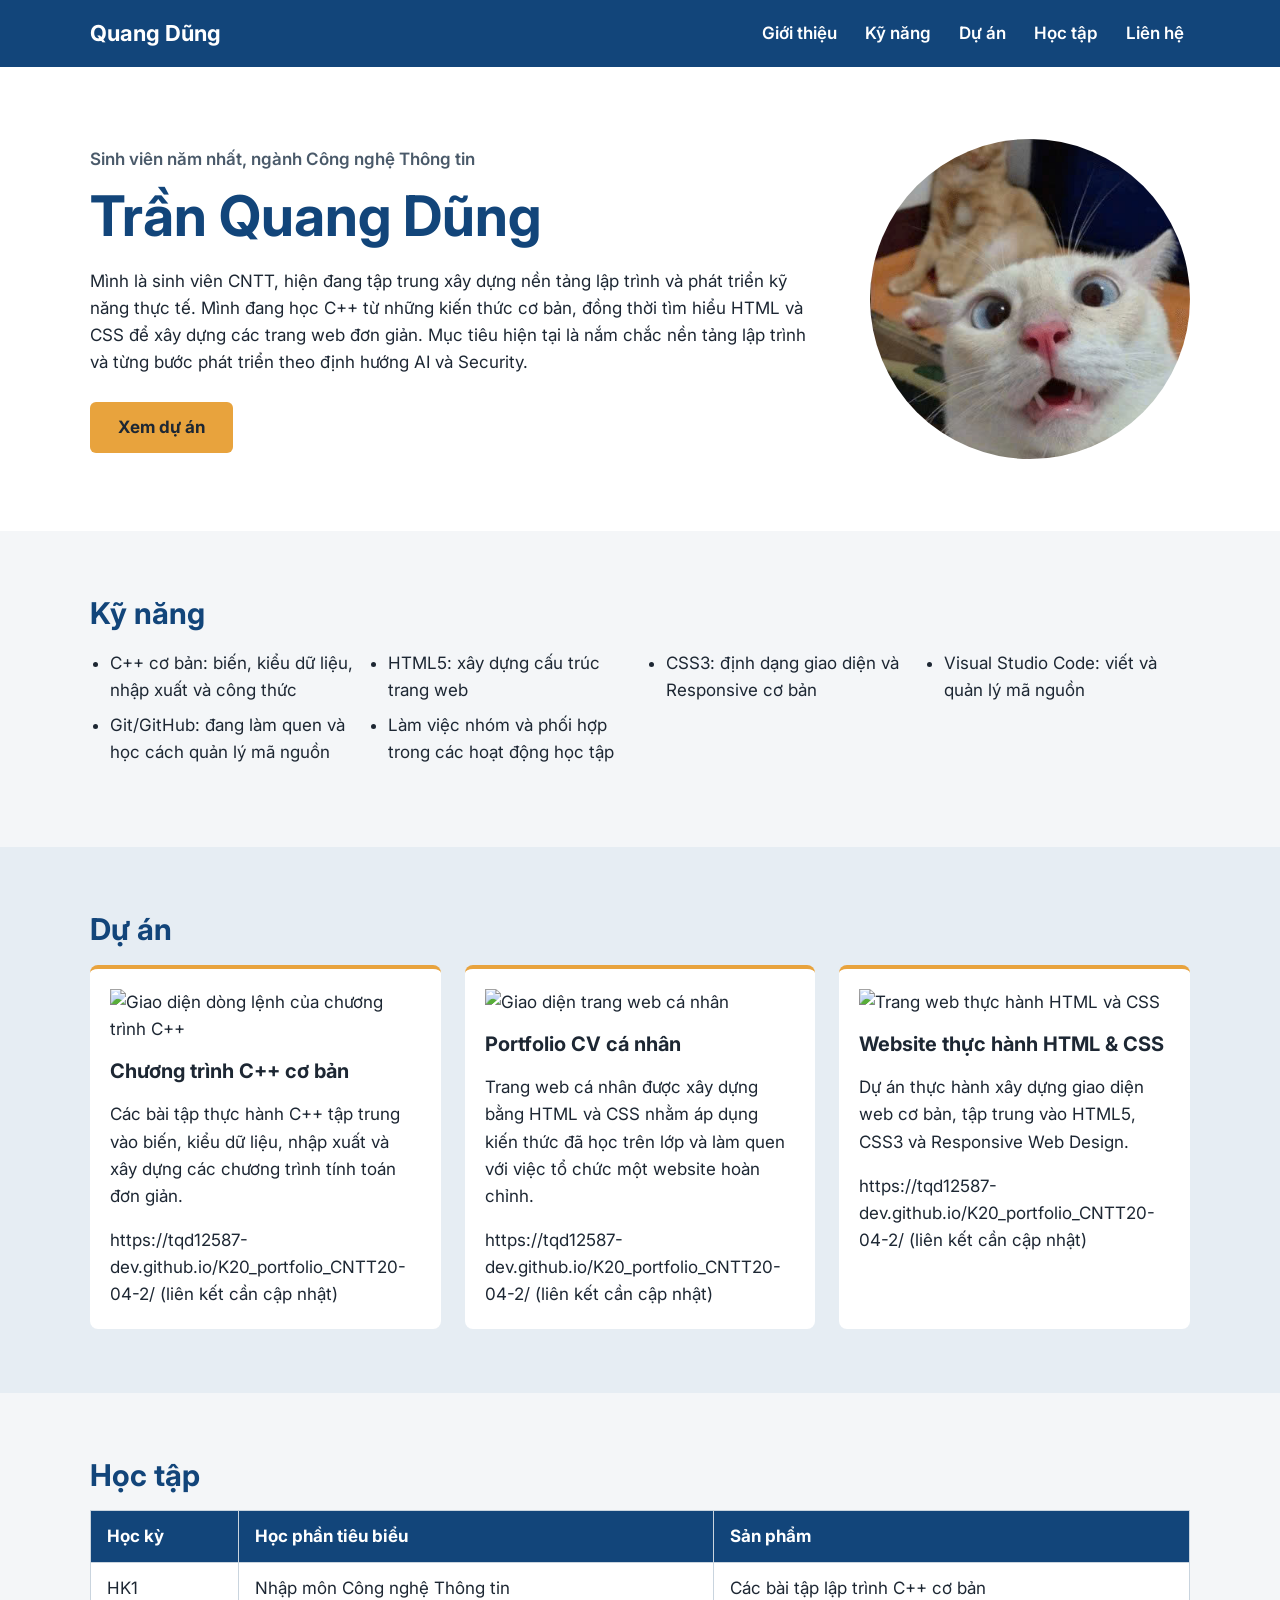
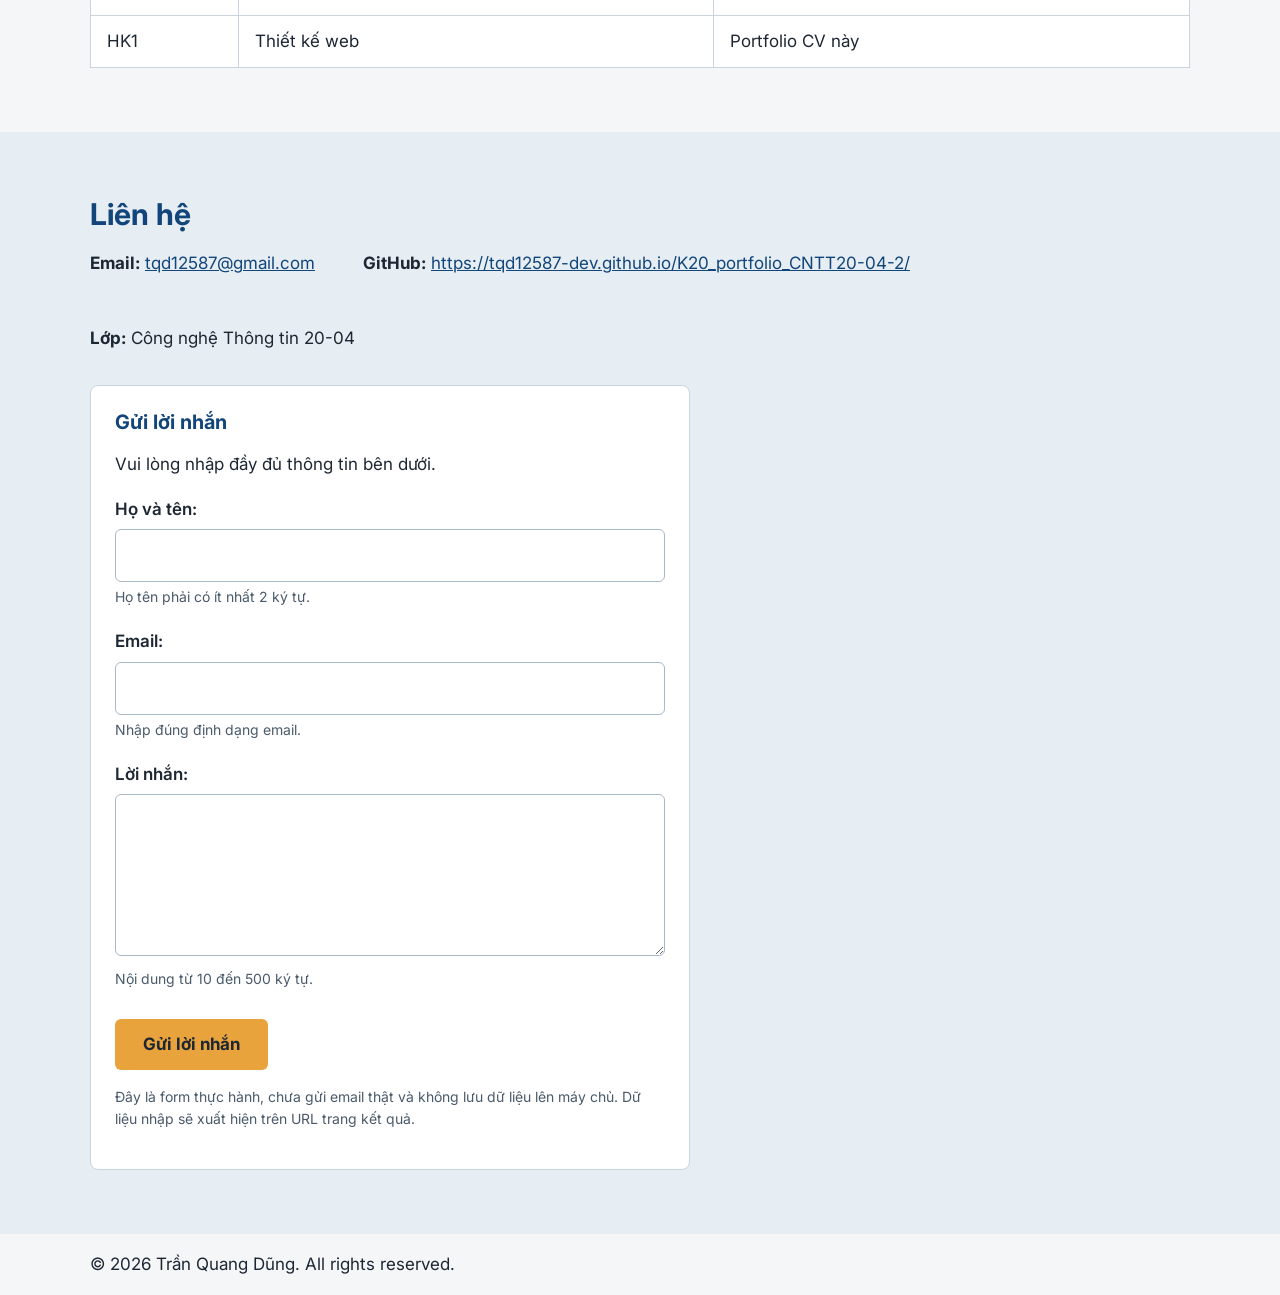
==== index.html @ d0d84c88 "Merge branch 'main' of https://github.com/tqd12587-dev/K20_portfolio_CNTT20-04-2" ====
<!doctype html>
<html lang="vi">

<head>
  <meta charset="UTF-8" />
  <meta name="viewport" content="width=device-width, initial-scale=1.0" />
  <title>Trần Quang Dũng - Portfolio CV</title>
  <link rel="preconnect" href="https://fonts.googleapis.com" />
  <link rel="stylesheet" href="https://fonts.googleapis.com/css2?family=Inter:wght@400;500;600;700&display=swap" />
  <link rel="stylesheet" href="/css/style.css" />
</head>

<body>
  <header class="site-header">
    <div class="container">
      <a class="logo" href="#gioi-thieu">Quang Dũng</a>
      <nav aria-label="Menu chính">
        <ul class="menu">
          <li><a href="#gioi-thieu">Giới thiệu</a></li>
          <li><a href="#ky-nang">Kỹ năng</a></li>
          <li><a href="#du-an">Dự án</a></li>
          <li><a href="#hoc-tap">Học tập</a></li>
          <li><a href="#lien-he">Liên hệ</a></li>
        </ul>
      </nav>
    </div>
  </header>

  <main id="noi-dung">
    <section id="gioi-thieu" class="hero">
      <div class="container hero-inner">
        <div class="hero-text">
          <p class="hero-role">
            Sinh viên năm nhất, ngành Công nghệ Thông tin
          </p>

          <h1>Trần Quang Dũng </h1>

          <p>
            Mình là sinh viên CNTT, hiện đang tập trung xây dựng nền tảng lập
            trình và phát triển kỹ năng thực tế. Mình đang học C++ từ những
            kiến thức cơ bản, đồng thời tìm hiểu HTML và CSS để xây dựng các
            trang web đơn giản. Mục tiêu hiện tại là nắm chắc nền tảng lập
            trình và từng bước phát triển theo định hướng AI và Security.
          </p>

          <a class="button" href="#du-an">Xem dự án</a>
        </div>

        <img class="avatar" src="assets/anh-meo-13.png"
          alt="Ảnh đại diện minh họa của Trần Quang Dũng" >
      </div>
    </section>

    <section id="ky-nang" class="section">
      <div class="container">
        <h2>Kỹ năng</h2>

        <ul class="skills">
          <li>C++ cơ bản: biến, kiểu dữ liệu, nhập xuất và công thức</li>
          <li>HTML5: xây dựng cấu trúc trang web</li>
          <li>CSS3: định dạng giao diện và Responsive cơ bản</li>
          <li>Visual Studio Code: viết và quản lý mã nguồn</li>
          <li>Git/GitHub: đang làm quen và học cách quản lý mã nguồn</li>
          <li>Làm việc nhóm và phối hợp trong các hoạt động học tập</li>
        </ul>
      </div>
    </section>

    <section id="du-an" class="section section-alt">
      <div class="container">
        <h2>Dự án</h2>

        <div class="projects">
          <article class="card">
            <img src="assets/du-an-1.svg" alt="Giao diện dòng lệnh của chương trình C++" />

            <h3>Chương trình C++ cơ bản</h3>

            <p>
              Các bài tập thực hành C++ tập trung vào biến, kiểu dữ liệu, nhập
              xuất và xây dựng các chương trình tính toán đơn giản.
            </p>

            <span class="pending-link">
              https://tqd12587-dev.github.io/K20_portfolio_CNTT20-04-2/ (liên kết cần cập nhật)
            </span>
          </article>

          <article class="card">
            <img src="assets/du-an-2.svg" alt="Giao diện trang web cá nhân" />

            <h3>Portfolio CV cá nhân</h3>

            <p>
              Trang web cá nhân được xây dựng bằng HTML và CSS nhằm áp dụng
              kiến thức đã học trên lớp và làm quen với việc tổ chức một
              website hoàn chỉnh.
            </p>

            <span class="pending-link">
              https://tqd12587-dev.github.io/K20_portfolio_CNTT20-04-2/ (liên kết cần cập nhật)
            </span>
          </article>

          <article class="card">
            <img src="assets/du-an-3.svg" alt="Trang web thực hành HTML và CSS" />

            <h3>Website thực hành HTML & CSS</h3>

            <p>
              Dự án thực hành xây dựng giao diện web cơ bản, tập trung vào
              HTML5, CSS3 và Responsive Web Design.
            </p>

            <span class="pending-link">
              https://tqd12587-dev.github.io/K20_portfolio_CNTT20-04-2/ (liên kết cần cập nhật)
            </span>
          </article>
        </div>
      </div>
    </section>

    <section id="hoc-tap" class="section">
      <div class="container">
        <h2>Học tập</h2>

        <table class="study">
          <thead>
            <tr>
              <th>Học kỳ</th>
              <th>Học phần tiêu biểu</th>
              <th>Sản phẩm</th>
            </tr>
          </thead>

          <tbody>
            <tr>
              <td>HK1</td>
              <td>Nhập môn Công nghệ Thông tin</td>
              <td>Các bài tập lập trình C++ cơ bản</td>
            </tr>

            <tr>
              <td>HK1</td>
              <td>Thiết kế web</td>
              <td>Portfolio CV này</td>
            </tr>
          </tbody>
        </table>
      </div>
    </section>


    <section id="lien-he" class="section section-alt">
      <div class="container">
        <h2>Liên hệ</h2>

        <ul class="contact">
          <li>
            <strong>Email:</strong>
            <a href="mailto:vanh7598@gmail.com">
              tqd12587@gmail.com
            </a>
          </li>

          <li>
            <strong>GitHub:</strong>
            <a href="https://tqd12587-dev.github.io/K20_portfolio_CNTT20-04-2/" target="_blank" rel="noopener noreferrer">
              https://tqd12587-dev.github.io/K20_portfolio_CNTT20-04-2/
            </a>
          </li>

          <li>
            <strong>Lớp:</strong> Công nghệ Thông tin 20-04
          </li>
        </ul>

        <!-- Form liên hệ - Lab 5 -->
        <form action="ket-qua.html" method="get" class="contact-form">
          <h3>Gửi lời nhắn</h3>
          <p>Vui lòng nhập đầy đủ thông tin bên dưới.</p>

          <div class="form-group">
            <label for="fullname">Họ và tên:</label>
            <input type="text" id="fullname" name="fullname" minlength="2" required aria-describedby="fullname-help" />
            <small id="fullname-help">
              Họ tên phải có ít nhất 2 ký tự.
            </small>
          </div>

          <div class="form-group">
            <label for="email">Email:</label>
            <input type="email" id="email" name="email" required aria-describedby="email-help" />
            <small id="email-help">
              Nhập đúng định dạng email.
            </small>
          </div>

          <div class="form-group">
            <label for="message">Lời nhắn:</label>
            <textarea id="message" name="message" rows="5" minlength="10" maxlength="500" required
              aria-describedby="message-help"></textarea>
            <small id="message-help">
              Nội dung từ 10 đến 500 ký tự.
            </small>
          </div>

          <button type="submit" class="button">
            Gửi lời nhắn
          </button>

          <p class="form-note">
            Đây là form thực hành, chưa gửi email thật
            và không lưu dữ liệu lên máy chủ.
            Dữ liệu nhập sẽ xuất hiện trên URL trang kết quả.
          </p>
        </form>
      </div>
    </section>

  </main>

  <footer class="site-footer">
    <div class="container">
      <p>© 2026 Trần Quang Dũng. All rights reserved.</p>
    </div>
  </footer>
</body>

</html>
---- css/style.css ----
﻿
/* PORTFOLIO V5 - TRAN VIET ANH
   Nang cap tu CSS cu theo yeu cau Lab 5
*/
*,
*::before,
*::after {
  box-sizing: border-box;
}

html {
  scroll-behavior: smooth;
}

body {
  width: 100%;
  min-width: 0;
  margin: 0;
  font-family: "Inter", "Segoe UI", Arial, sans-serif;
  font-size: 1.0625rem;
  line-height: 1.6;
  color: #1d2733;
  background: #f4f6f8;
}

h1,
h2,
h3 {
  line-height: 1.25;
  margin: 0 0 1rem;
}

h2 {
  font-size: 1.875rem;
  color: #12457a;
}

a {
  color: #12457a;
}

a:focus-visible,
button:focus-visible,
input:focus-visible,
textarea:focus-visible {
  outline: 0.1875rem solid #e8a33d;
  outline-offset: 0.1875rem;
}

.container {
  width: 100%;
  max-width: 1148px;
  margin: 0 auto;
  padding: 0 1.5rem;
}

.section {
  padding: 4rem 0;
}

.section-alt {
  background: #e6edf3;
}

.site-header {
  background: #12457a;
  padding: 1rem 0;
}

.site-header .container {
  display: flex;
  justify-content: space-between;
  align-items: center;
  flex-wrap: wrap;
  gap: 1rem;
}

.logo {
  color: #ffffff;
  font-size: 1.375rem;
  font-weight: 700;
  text-decoration: none;
}

.menu {
  display: flex;
  gap: 0 1rem;
  list-style: none;
  flex-wrap: wrap;
  margin: 0;
  padding: 0;
  white-space: nowrap;
}

.menu a {
  display: inline-block;
  color: #ffffff;
  text-decoration: none;
  font-weight: 600;
  padding: 0.25rem 0.375rem;
  border-radius: 0.25rem;
  transition: background-color 180ms ease;
}

.menu a:hover {
  background-color: #28639b;
  text-decoration: underline;
}

.hero {
  background: #ffffff;
  padding: 4.5rem 0;
}

.hero-inner {
  display: flex;
  align-items: center;
  gap: 4rem;
  flex-wrap: wrap;
}

.hero-text {
  flex: 1;
  min-width: 0;
}

.hero-role {
  color: #4a5a6a;
  font-weight: 600;
  margin: 0 0 0.5rem;
}

.hero h1 {
  font-size: 3.5rem;
  color: #12457a;
}

.button {
  display: inline-block;
  margin-top: 0.5rem;
  padding: 0.75rem 1.75rem;
  background: #e8a33d;
  color: #1d2733;
  font: inherit;
  font-weight: 700;
  text-decoration: none;
  border: none;
  border-radius: 0.375rem;
  cursor: pointer;
  transition: background-color 180ms ease,
              transform 180ms ease;
}

.button:hover {
  background: #f4ba63;
  color: #1d2733;
}

.button:active {
  transform: translateY(0.0625rem);
}

.img {
  max-width: 100%;
  height: auto;
}

.avatar {
  width: 20rem;
  height: 20rem;
  max-width: 100%;
  border-radius: 50%;
  object-fit: cover;
}

.skills {
  display: grid;
  grid-template-columns: repeat(auto-fit, minmax(13.75rem, 1fr));
  gap: 0.5rem 2rem;
  padding-left: 1.25rem;
}

.projects {
  display: grid;
  grid-template-columns: repeat(auto-fit, minmax(15.625rem, 1fr));
  gap: 1.5rem;
}

.card {
  background: #ffffff;
  padding: 1.25rem;
  border-radius: 0.5rem;
  border-top: 0.25rem solid #e8a33d;
  transition: transform 180ms ease,
              box-shadow 180ms ease;
}

.card:hover,
.card:focus-within {
  transform: translateY(-0.25rem);
  box-shadow: 0 0.375rem 1rem rgba(0, 0, 0, 0.12);
}

.card a {
  overflow-wrap: anywhere;
}

.card img {
  width: 100%;
  max-width: 100%;
  height: auto;
  display: block;
  margin-bottom: 1rem;
}

.card h3 {
  font-size: 1.25rem;
}

.study {
  width: 100%;
  border-collapse: collapse;
  background: #ffffff;
}

.study th,
.study td {
  padding: 0.75rem 1rem;
  border: 0.0625rem solid #c9d4de;
  text-align: left;
}

.study th {
  background: #12457a;
  color: #ffffff;
}

.contact {
  display: flex;
  gap: 3rem;
  list-style: none;
  padding: 0;
  flex-wrap: wrap;
}

.contact-form {
  max-width: 37.5rem;
  margin-top: 2rem;
  padding: 1.5rem;
  background: #ffffff;
  border: 0.0625rem solid #c9d4de;
  border-radius: 0.5rem;
}

.contact-form h3 {
  color: #12457a;
}

.form-group {
  margin-bottom: 1.25rem;
}

.form-group label {
  display: block;
  margin-bottom: 0.375rem;
  font-weight: 600;
}

.form-group input,
.form-group textarea {
  width: 100%;
  min-width: 0;
  box-sizing: border-box;
  padding: 0.75rem;
  border: 0.0625rem solid #a9b9c7;
  border-radius: 0.375rem;
  font: inherit;
  background: #ffffff;
  color: #1d2733;
}

.form-group textarea {
  resize: vertical;
}

.form-group input:focus-visible,
.form-group textarea:focus-visible {
  border-color: #12457a;
  outline: 0.1875rem solid #e8a33d;
  outline-offset: 0.1875rem;
}

.form-group input:focus:invalid:not(:placeholder-shown),
.form-group textarea:focus:invalid:not(:placeholder-shown) {
  border-color: #b34343;
}

.form-group small {
  display: block;
  margin-top: 0.25rem;
  color: #4a5a6a;
  font-size: 0.875rem;
}

.form-note {
  margin-top: 1rem;
  font-size: 0.875rem;
  color: #4a5a6a;
}

.site-footer .container {
  display: flex;
  justify-content: space-between;
  align-items: center;
  flex-wrap: wrap;
  gap: 1rem;
}

@media (max-width: 768px) {
  .section {
    padding: 3rem 0;
  }

  .hero {
    padding: 3.5rem 0;
  }

  .hero-inner {
    gap: 2.5rem;
  }

  .hero h1 {
    font-size: 2.75rem;
  }

  .avatar {
    width: 16.25rem;
    height: 16.25rem;
  }

  .menu {
    gap: 1.25rem;
  }

  .study th,
  .study td {
    padding: 0.625rem 0.75rem;
  }
}

@media (max-width: 480px) {
  body {
    font-size: 1rem;
  }

  .container {
    padding: 0 1rem;
  }

  .site-header .container {
    flex-direction: column;
    align-items: flex-start;
  }

  .menu {
    flex-wrap: wrap;
    gap: 0.75rem 1.25rem;
    white-space: normal;
  }

  .hero-inner {
    flex-direction: column;
    align-items: center;
    text-align: center;
    gap: 2rem;
  }

  .hero h1 {
    font-size: 2.25rem;
  }

  .avatar {
    width: 13.75rem;
    height: 13.75rem;
  }

  .button {
    padding: 0.625rem 1.375rem;
  }

  .section {
    padding: 2.5rem 0;
  }

  h2 {
    font-size: 1.625rem;
  }

  .contact {
    flex-direction: column;
    gap: 0.75rem;
  }

  .contact-form {
    padding: 1rem;
  }
}
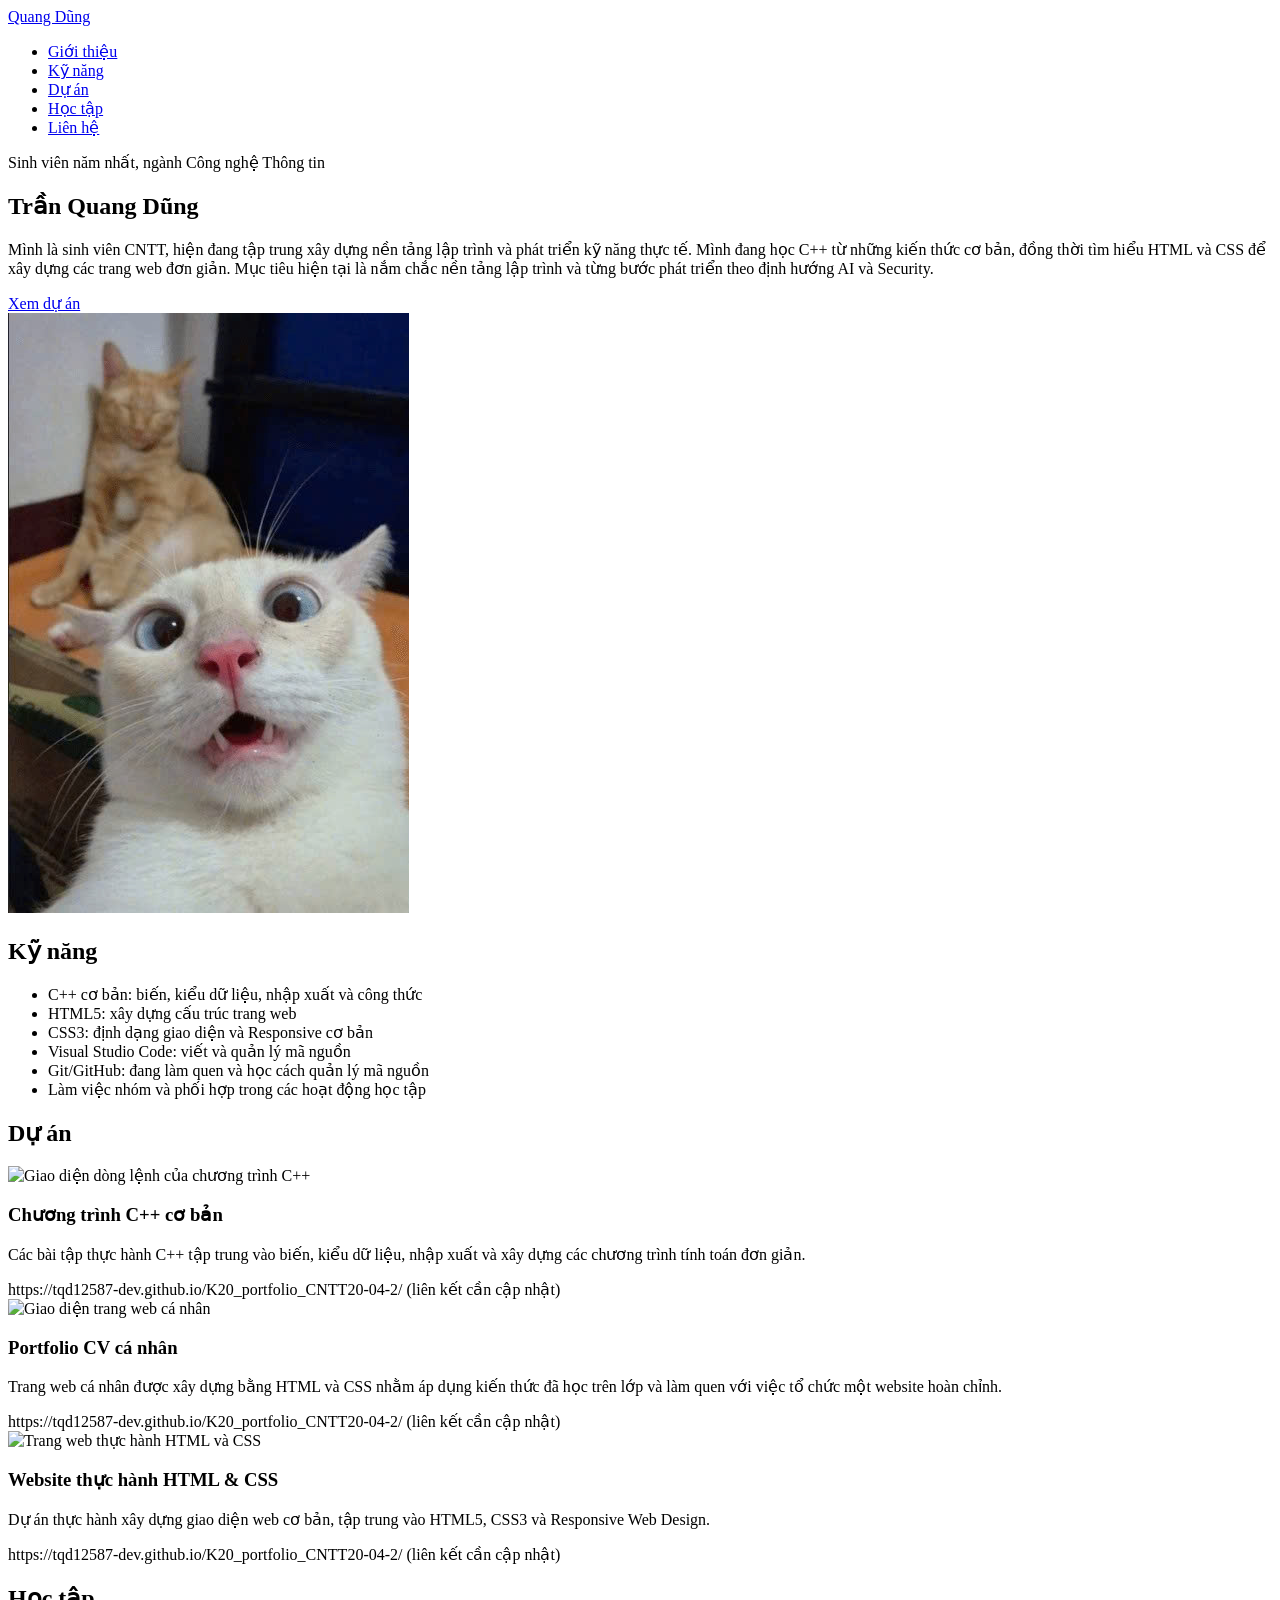
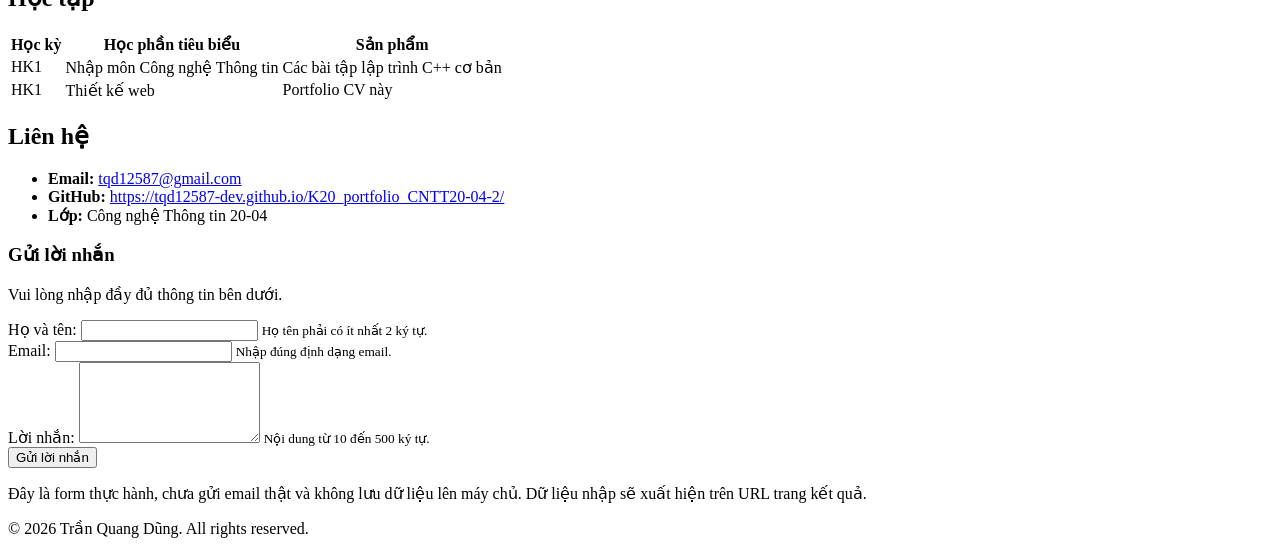
==== commit 706e5d6c: "phieen banr 9" ====
--- a/index.html
+++ b/index.html
@@ -7,7 +7,7 @@
   <title>Trần Quang Dũng - Portfolio CV</title>
   <link rel="preconnect" href="https://fonts.googleapis.com" />
   <link rel="stylesheet" href="https://fonts.googleapis.com/css2?family=Inter:wght@400;500;600;700&display=swap" />
-  <link rel="stylesheet" href="/css/style.css" />
+  <link rel="stylesheet" href="style.css" />
 </head>
 
 <body>
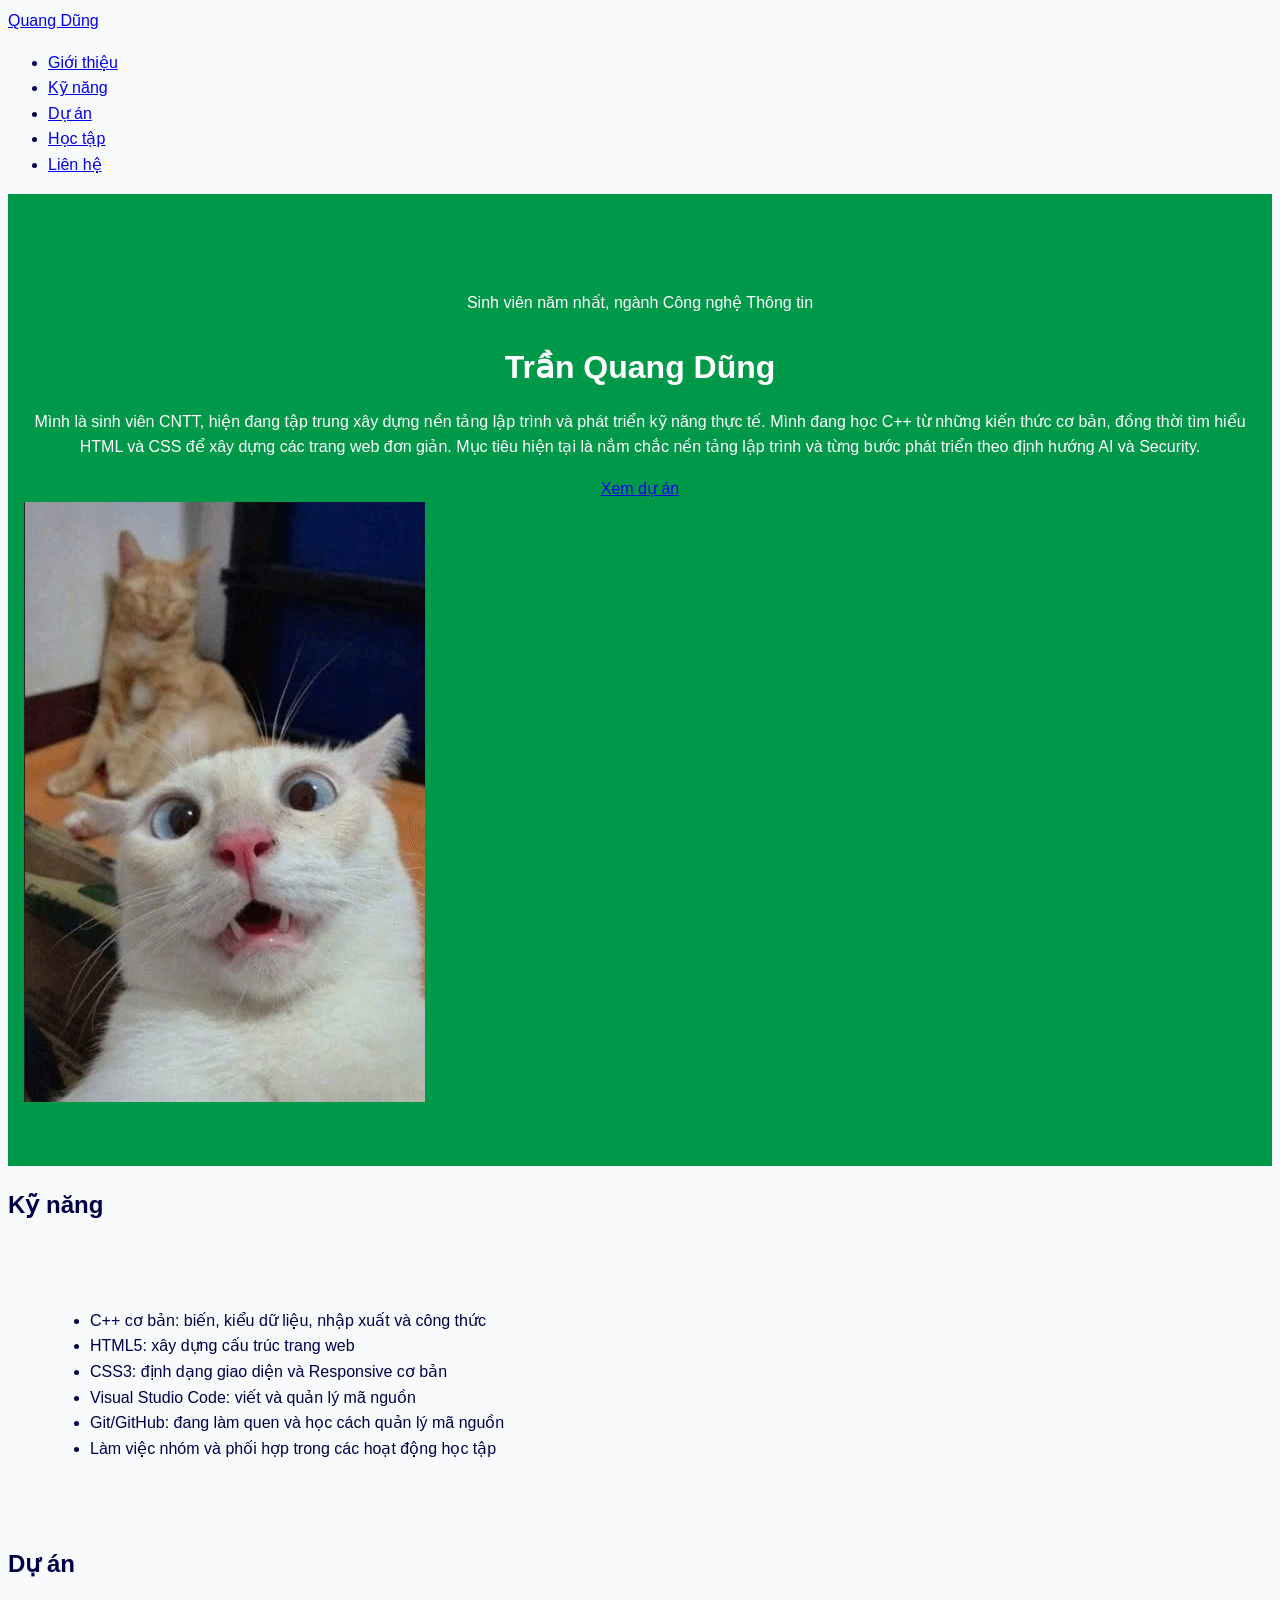
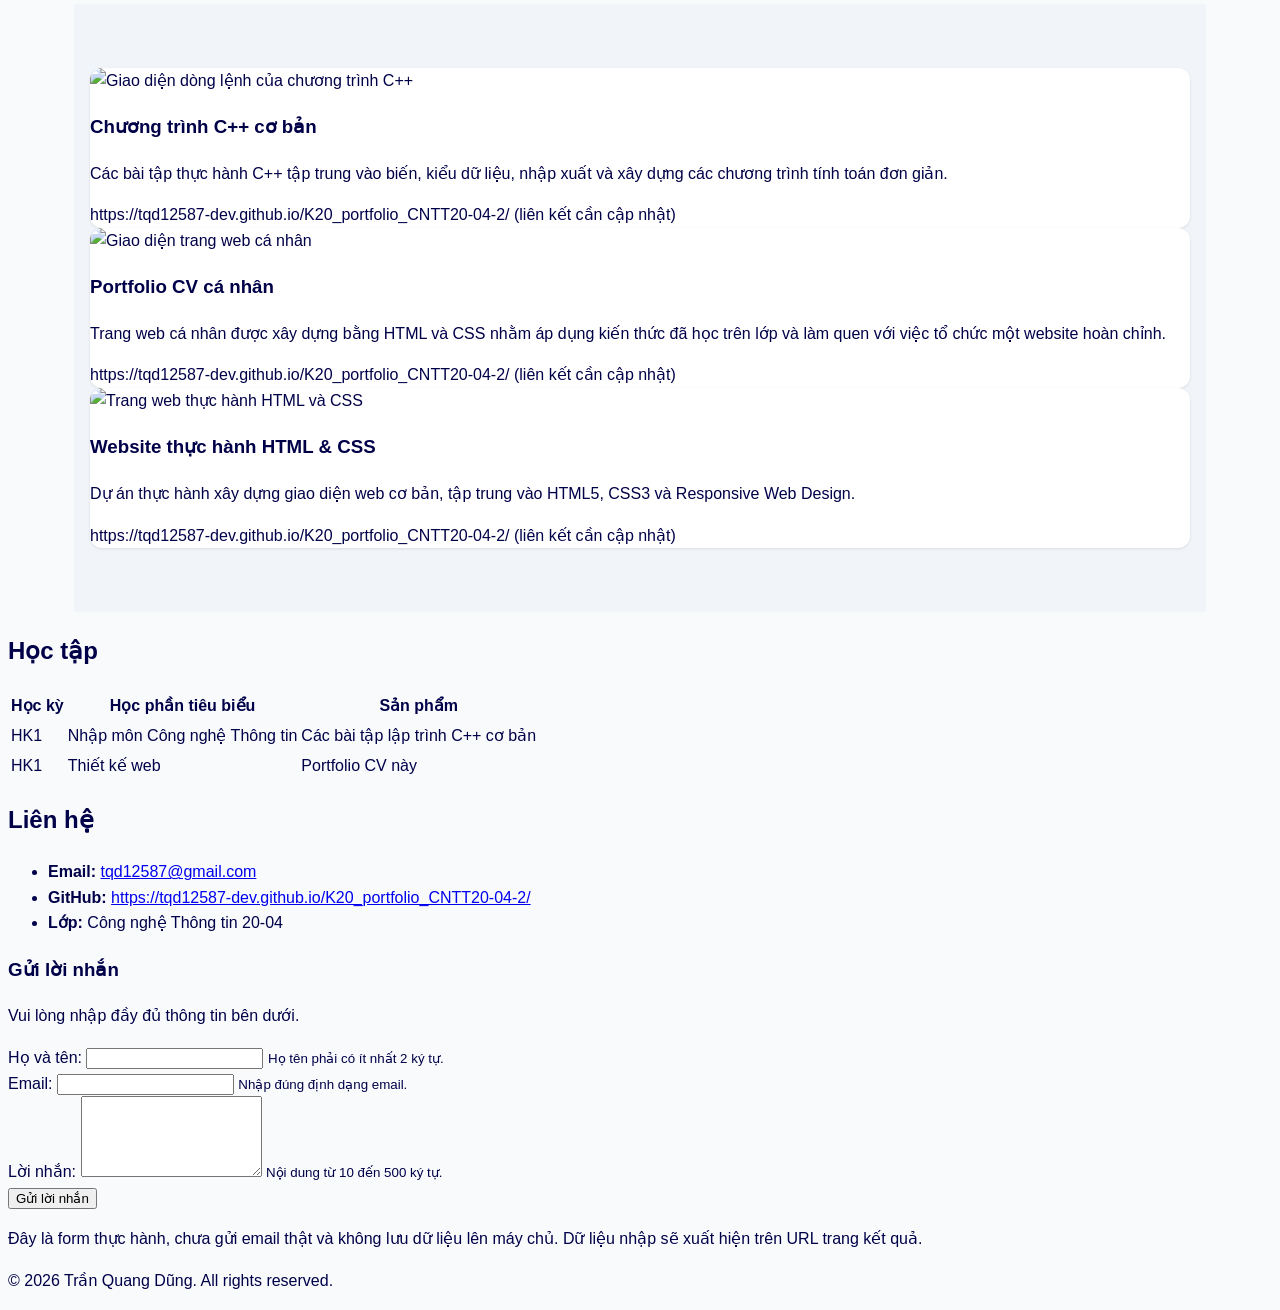
==== commit 42e93f55: "phiên bản 10" ====
--- a/index.html
+++ b/index.html
@@ -7,7 +7,7 @@
   <title>Trần Quang Dũng - Portfolio CV</title>
   <link rel="preconnect" href="https://fonts.googleapis.com" />
   <link rel="stylesheet" href="https://fonts.googleapis.com/css2?family=Inter:wght@400;500;600;700&display=swap" />
-  <link rel="stylesheet" href="style.css" />
+  <link rel="stylesheet" href="css/style.css" />
 </head>
 
 <body>
--- a/css/style.css
+++ b/css/style.css
@@ -0,0 +1,278 @@
+﻿
+*::before,
+*::after {
+  margin: 0;
+  padding: 0;
+ box-sizing: border-box;      /* Thuộc tính đảm bảo padding + border
+                                  nằm trong width đã khai báo */
+}
+
+body {
+  font-family: "Segoe UI", Arial, sans-serif;
+  line-height: 1.6;
+  color: #000049;
+  background-color: #f8fafc;
+}
+
+img {
+  max-width: 100%;
+  display: block;
+}
+
+/* --- Navigation --- */
+.nav {
+  background-color: #009949;
+  padding: 1rem 0;
+  position: sticky;
+  top: 0;
+  z-index: 100;
+}
+
+.nav__container {
+  max-width: 1100px;
+  margin: 0 auto;
+  padding: 0 1rem;
+  display: flex ;           
+  justify-content: space-between;     
+  align-items: center;
+}
+
+.nav__logo {
+  color: #fff;
+  font-weight: 700;
+  font-size: 1.25rem;
+  text-decoration: none;
+}
+
+.nav__menu {
+  list-style: none;
+  display: flex ;           
+  gap: 1.5rem;
+}
+
+.nav__menu a {
+  color: #94a3b8;
+  text-decoration: none;
+  font-size: 0.95rem;
+}
+
+.nav__menu a:hover {
+  color: #fff;
+}
+
+/* --- Hero --- */
+.hero {
+  text-align: center;
+  padding: 5rem 1rem 4rem;   /* Khoảng đệm bên trong: trên, trái-phải, dưới */
+  background-color: #009949;
+  color: #fff;
+}
+
+.hero h1 {
+  font-size: 2rem;
+  margin-bottom: 0.75rem;          /* Khoảng cách phía dưới tiêu đề */
+}
+
+.hero__name {
+  color: var(--accent);        /* Dùng màu chủ đạo theo MSSV */
+}
+
+.hero__desc {
+  color: #94a3b8;
+  margin-bottom: 2rem;
+}
+
+/* --- Button --- */
+.btn {
+  display: inline-block;
+  background-color: var(--accent);
+  color: #fff;
+  padding: 0.75rem 1.75rem;
+  border: none;
+  border-radius: 6px;              /* Bo tròn góc nút */
+  font-size: 1rem;
+  cursor: pointer;
+  text-decoration: none;
+}
+
+.btn:hover {
+  background-color: var(--accent-dark);
+}
+
+/* --- Section chung --- */
+.section-title {
+  text-align: center;
+  font-size: 1.5rem;
+  margin-bottom: 2rem;
+  color: #009949;
+}
+
+/* --- Về tôi (About) --- */
+.about {
+  max-width: 1100px;
+  margin: 0 auto;
+  padding: 3rem 1rem;
+}
+
+.about__content {
+  max-width: 700px;
+  margin: 0 auto;
+}
+
+.about__text {
+  color: #000049;
+  margin-bottom: 1.5rem;
+  line-height: 1.8;
+}
+
+.about__info {
+  list-style: none;
+  padding: 0;
+}
+
+.about__info li {
+  padding: 0.5rem 0;
+  border-bottom: 1px solid #e2e8f0;
+  color: #000049;
+}
+
+.about__info li strong {
+  color: var(--accent);
+  min-width: 100px;
+  display: inline-block;
+}
+
+/* --- Skills --- */
+.skills {
+  max-width: 1100px;
+  margin: 0 auto;
+  padding: 4rem 1rem;
+}
+
+.skills__grid {
+  display: grid;          /* Bố cục lưới cho 3 thẻ kỹ năng */
+  grid-template-columns: repeat(3, 1fr);  /* 3 cột bằng nhau */
+  gap: 1.5rem;
+}
+
+.skill-card {
+  background: #fff;
+  padding: 2rem;
+  border-radius: 12px;
+  text-align: center;
+  box-shadow: 0 1px 3px rgba(0, 0, 0, 0.1);  /* Đổ bóng nhẹ */
+}
+
+.skill-card__icon {
+  font-size: 2.5rem;
+  display: block;
+  margin-bottom: 1rem;
+}
+
+.skill-card h3 {
+  margin-bottom: 0.5rem;
+  color: #009949;
+}
+
+.skill-card p {
+  color: #000049;
+  font-size: 0.9rem;
+}
+
+/* --- Projects --- */
+.projects {
+  max-width: 1100px;
+  margin: 0 auto;
+  padding: 4rem 1rem;
+  background-color: #f1f5f9;
+}
+
+.projects__grid {
+  display: grid;
+  grid-template-columns: repeat(auto-fit, minmax(300px, 1fr));  /* Tự động chia cột, tối thiểu 300px,
+                                         tối đa 1fr — dùng repeat + auto-fit + minmax */
+  gap: 1.5rem;
+}
+
+/* --- Card --- */
+.card {
+  background: #fff;
+  border-radius: 12px;
+  overflow: hidden;           /* Ẩn phần tràn để ảnh bo góc theo card */
+  box-shadow: 0 1px 3px rgba(0, 0, 0, 0.1);
+}
+
+.card__img {
+  width: 100%;
+  height: 200px;
+  object-fit: cover;            /* Ảnh phủ kín khung mà không bị méo */
+}
+
+.card__body {
+  padding: 1.25rem;
+}
+
+.card__body h3 {
+  margin-bottom: 0.5rem;
+  color: #009949;
+}
+
+.card__body p {
+  color: #000049;
+  font-size: 0.9rem;
+}
+
+/* --- Footer --- */
+.footer {
+  text-align: center;
+  padding: 2rem 1rem;
+  background-color: #009949;
+  color: #000049;
+  font-size: 0.85rem;
+}
+
+
+/* =============================================
+   PHẦN RESPONSIVE – Media Queries
+   ============================================= */
+
+/* ----- Breakpoint 1: Tablet (≤ 768px) ----- */
+@media (max-width: 768px) {
+
+  .skills__grid {
+    grid-template-columns: 1fr 1fr;   /* 2 cột trên tablet */
+  }
+
+  .hero h1 {
+    font-size: 1.75rem;
+  }
+}
+
+/* ----- Breakpoint 2: Mobile (≤ 480px) ----- */
+@media (max-width: 480px) {
+
+  .nav__container {
+    flex-direction: column;         /* Xếp dọc logo và menu trên mobile */
+    gap: 0.75rem;
+  }
+
+  .nav__menu {
+    gap: 1rem;
+  }
+
+  .skills__grid {
+    grid-template-columns: 1fr;  /* 1 cột trên mobile */
+  }
+
+  .projects__grid {
+    grid-template-columns: 1fr;  /* 1 cột trên mobile */
+  }
+
+  .hero h1 {
+    font-size: 1.35rem;
+  }
+
+  .hero__desc {
+    font-size: 0.9rem;
+  }
+}
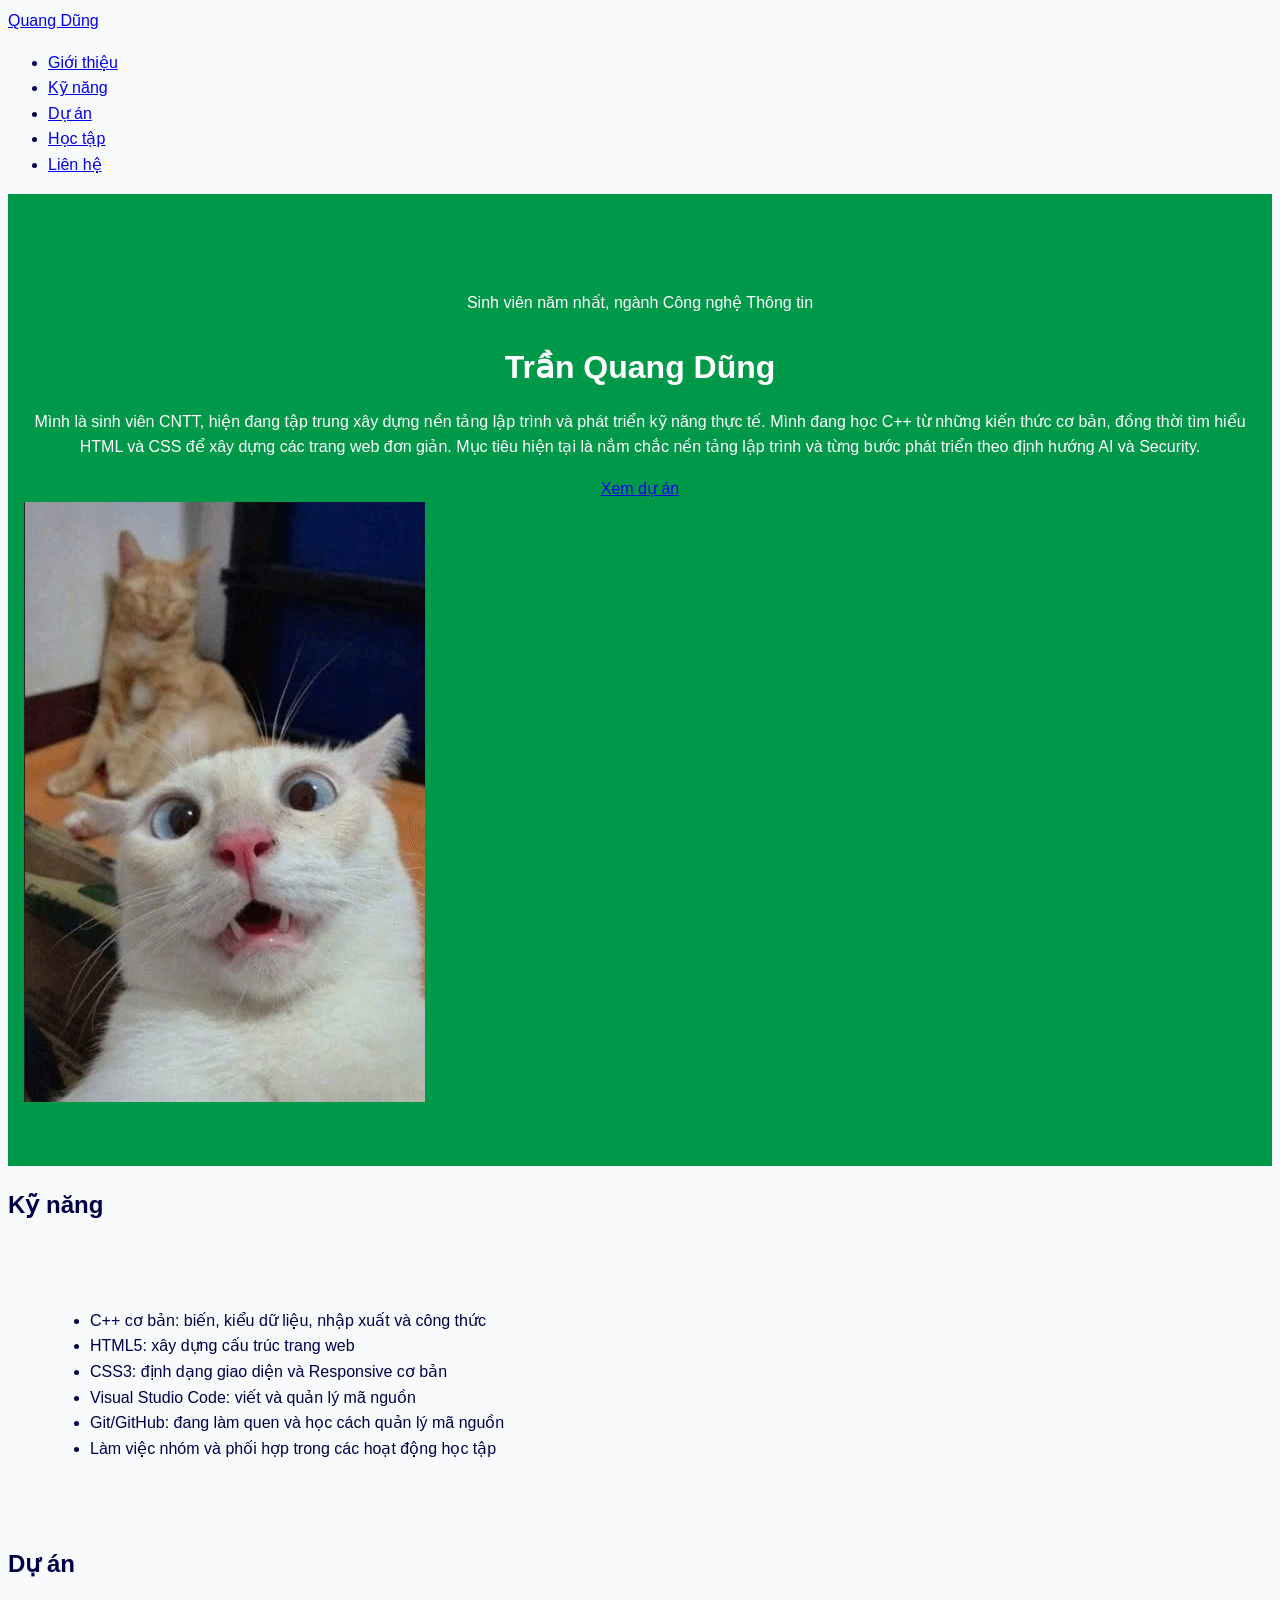
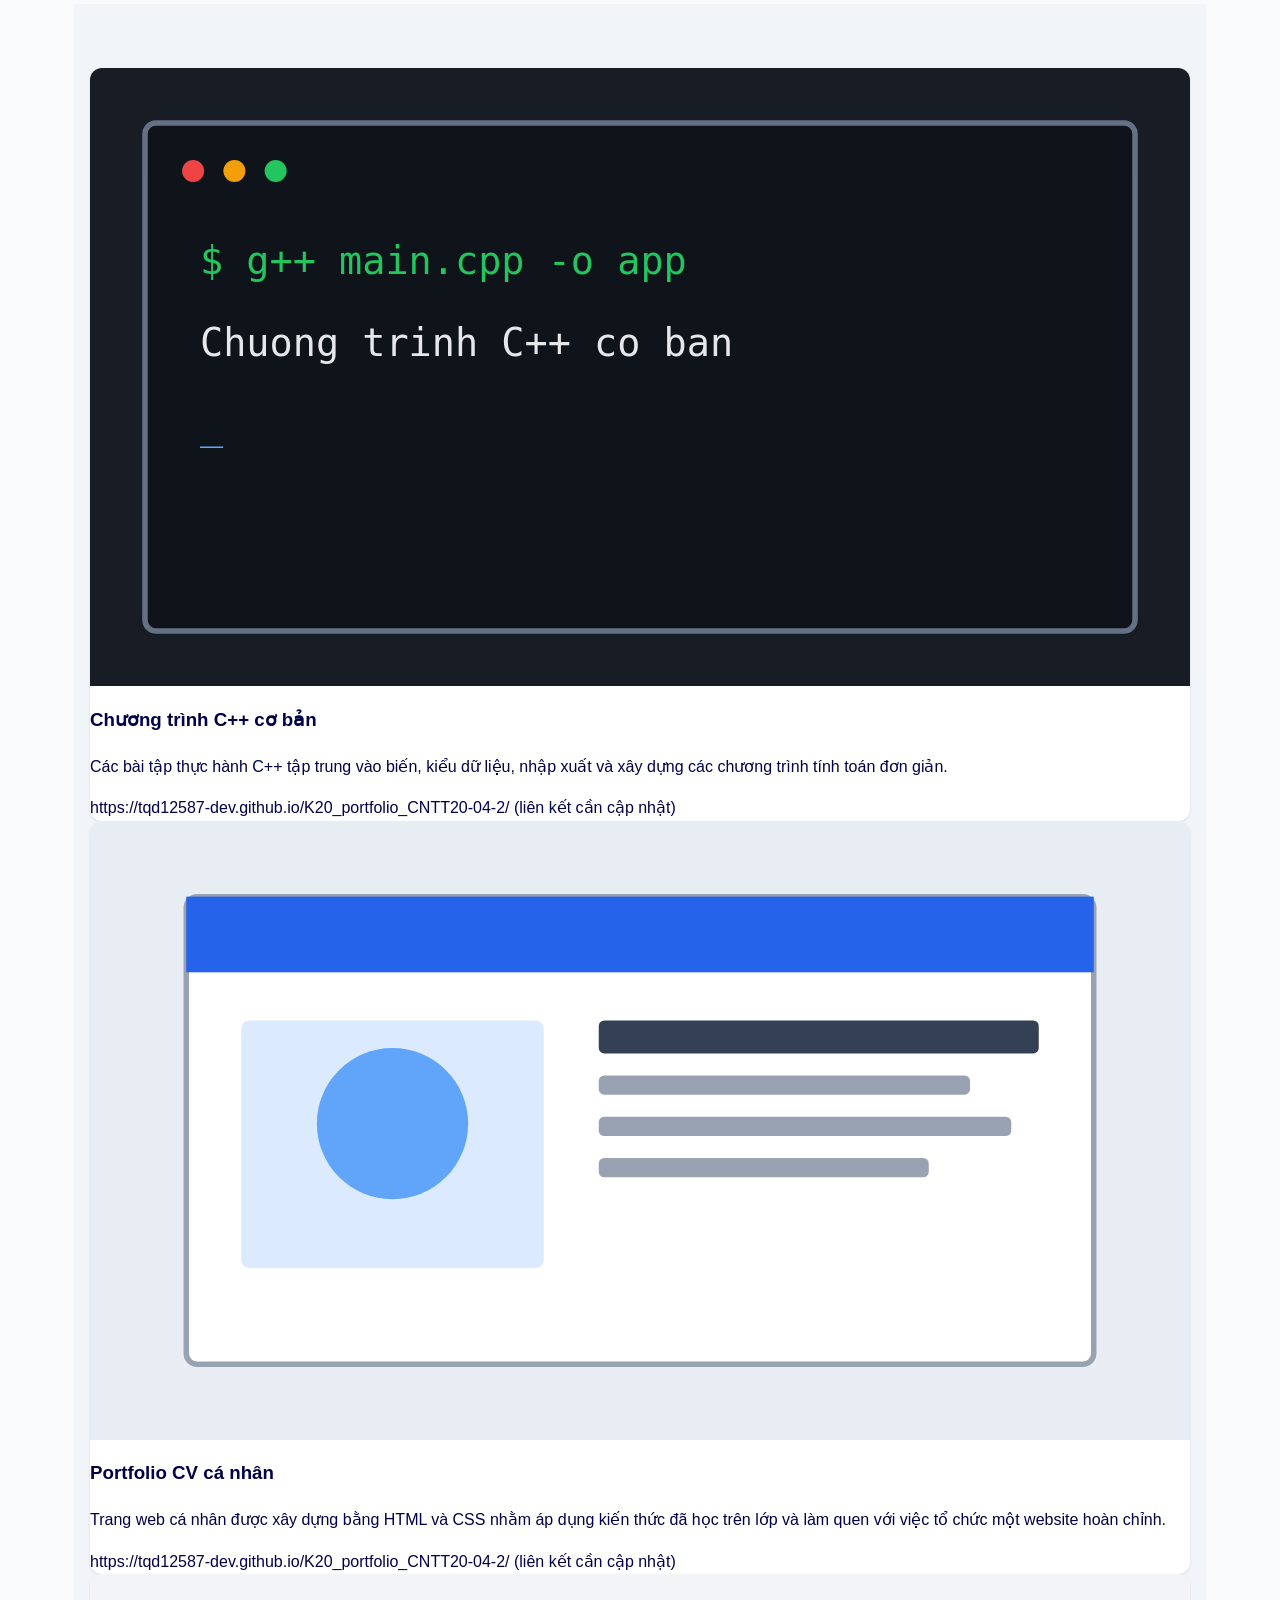
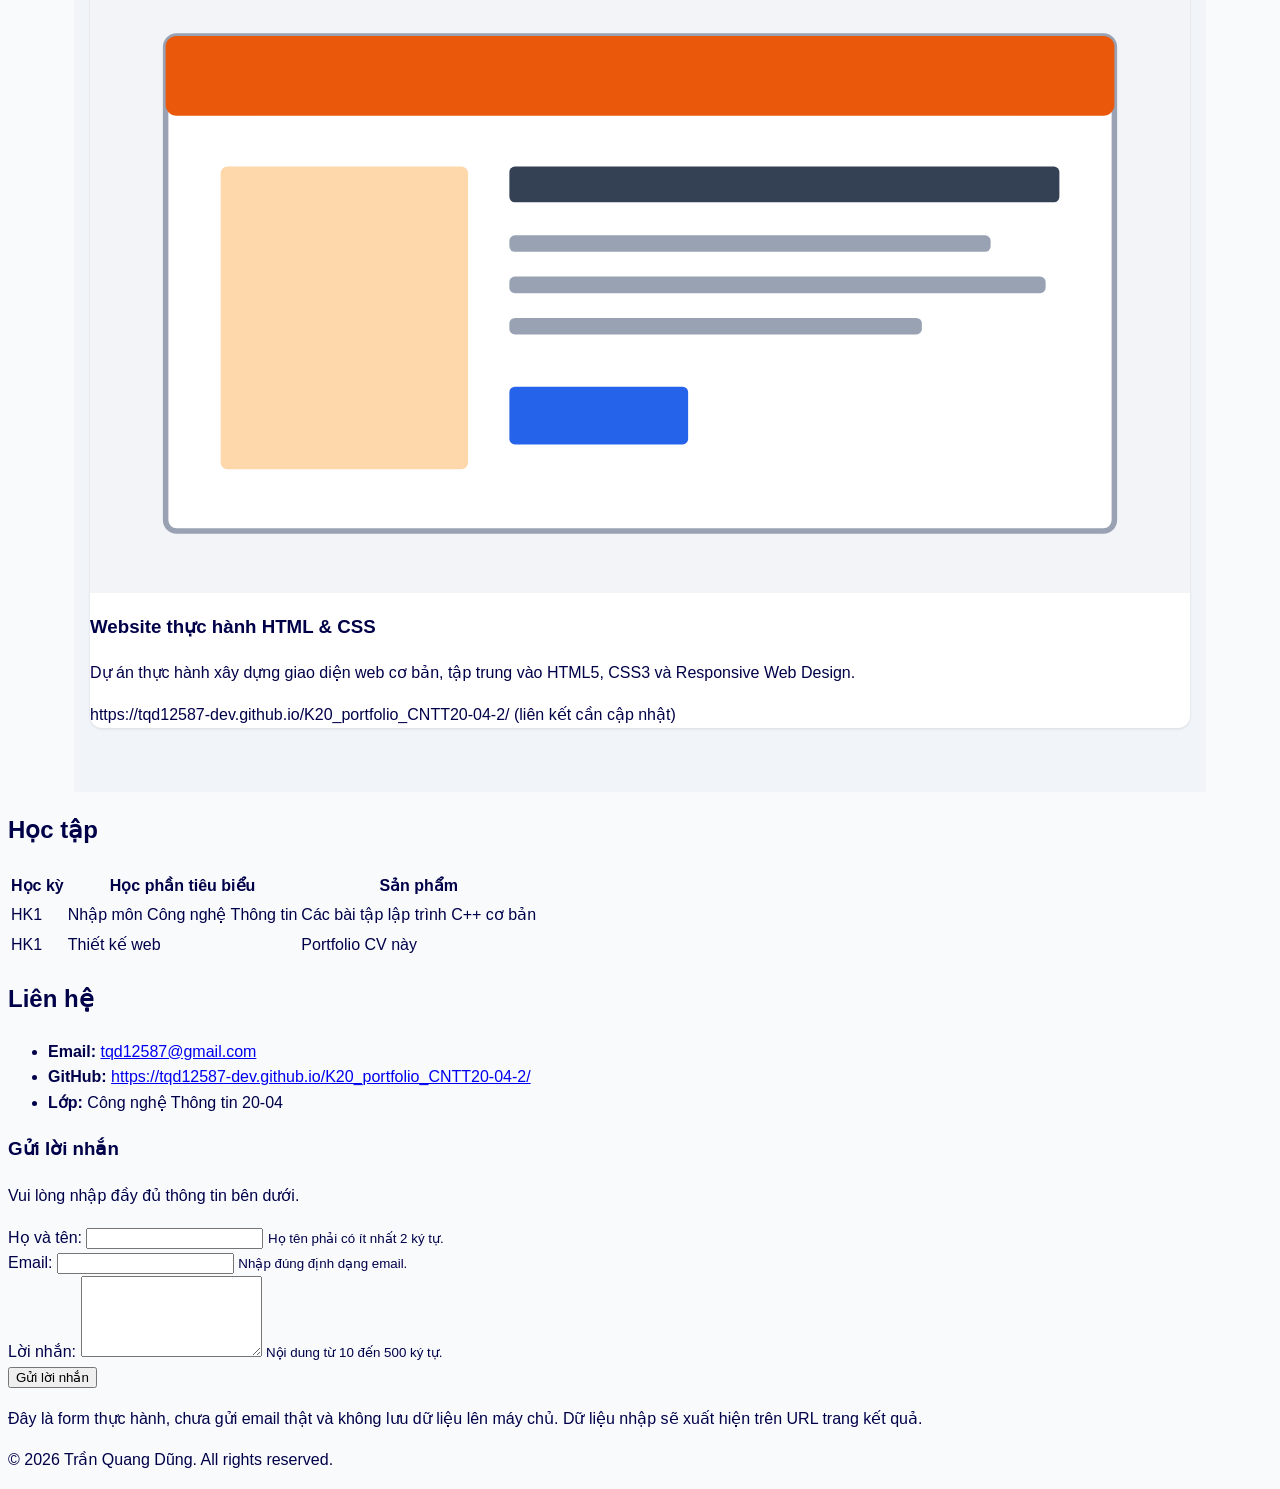
==== commit 12a6d950: "phiên bản 15" ====
--- a/index.html
+++ b/index.html
@@ -7,7 +7,7 @@
   <title>Trần Quang Dũng - Portfolio CV</title>
   <link rel="preconnect" href="https://fonts.googleapis.com" />
   <link rel="stylesheet" href="https://fonts.googleapis.com/css2?family=Inter:wght@400;500;600;700&display=swap" />
-  <link rel="stylesheet" href="css/style.css" />
+  <link rel="stylesheet" href="/css/style.css" />
 </head>
 
 <body>
@@ -47,7 +47,7 @@
           <a class="button" href="#du-an">Xem dự án</a>
         </div>
 
-        <img class="avatar" src="assets/anh-meo-13.png"
+        <img class="avatar" src="/assets/anh-meo-13.png"
           alt="Ảnh đại diện minh họa của Trần Quang Dũng" >
       </div>
     </section>
@@ -73,7 +73,7 @@
 
         <div class="projects">
           <article class="card">
-            <img src="assets/du-an-1.svg" alt="Giao diện dòng lệnh của chương trình C++" />
+            <img src="/assets/du-an-1.svg" alt="Giao diện dòng lệnh của chương trình C++" />
 
             <h3>Chương trình C++ cơ bản</h3>
 
@@ -88,7 +88,7 @@
           </article>
 
           <article class="card">
-            <img src="assets/du-an-2.svg" alt="Giao diện trang web cá nhân" />
+            <img src="/assets/du-an-2.svg" alt="Giao diện trang web cá nhân" />
 
             <h3>Portfolio CV cá nhân</h3>
 
@@ -104,7 +104,7 @@
           </article>
 
           <article class="card">
-            <img src="assets/du-an-3.svg" alt="Trang web thực hành HTML và CSS" />
+            <img src="/assets/du-an-3.svg" alt="Trang web thực hành HTML và CSS" />
 
             <h3>Website thực hành HTML & CSS</h3>
 
@@ -159,7 +159,7 @@
         <ul class="contact">
           <li>
             <strong>Email:</strong>
-            <a href="mailto:vanh7598@gmail.com">
+            <a href="mailto:tqd12587@gmail.com">
               tqd12587@gmail.com
             </a>
           </li>
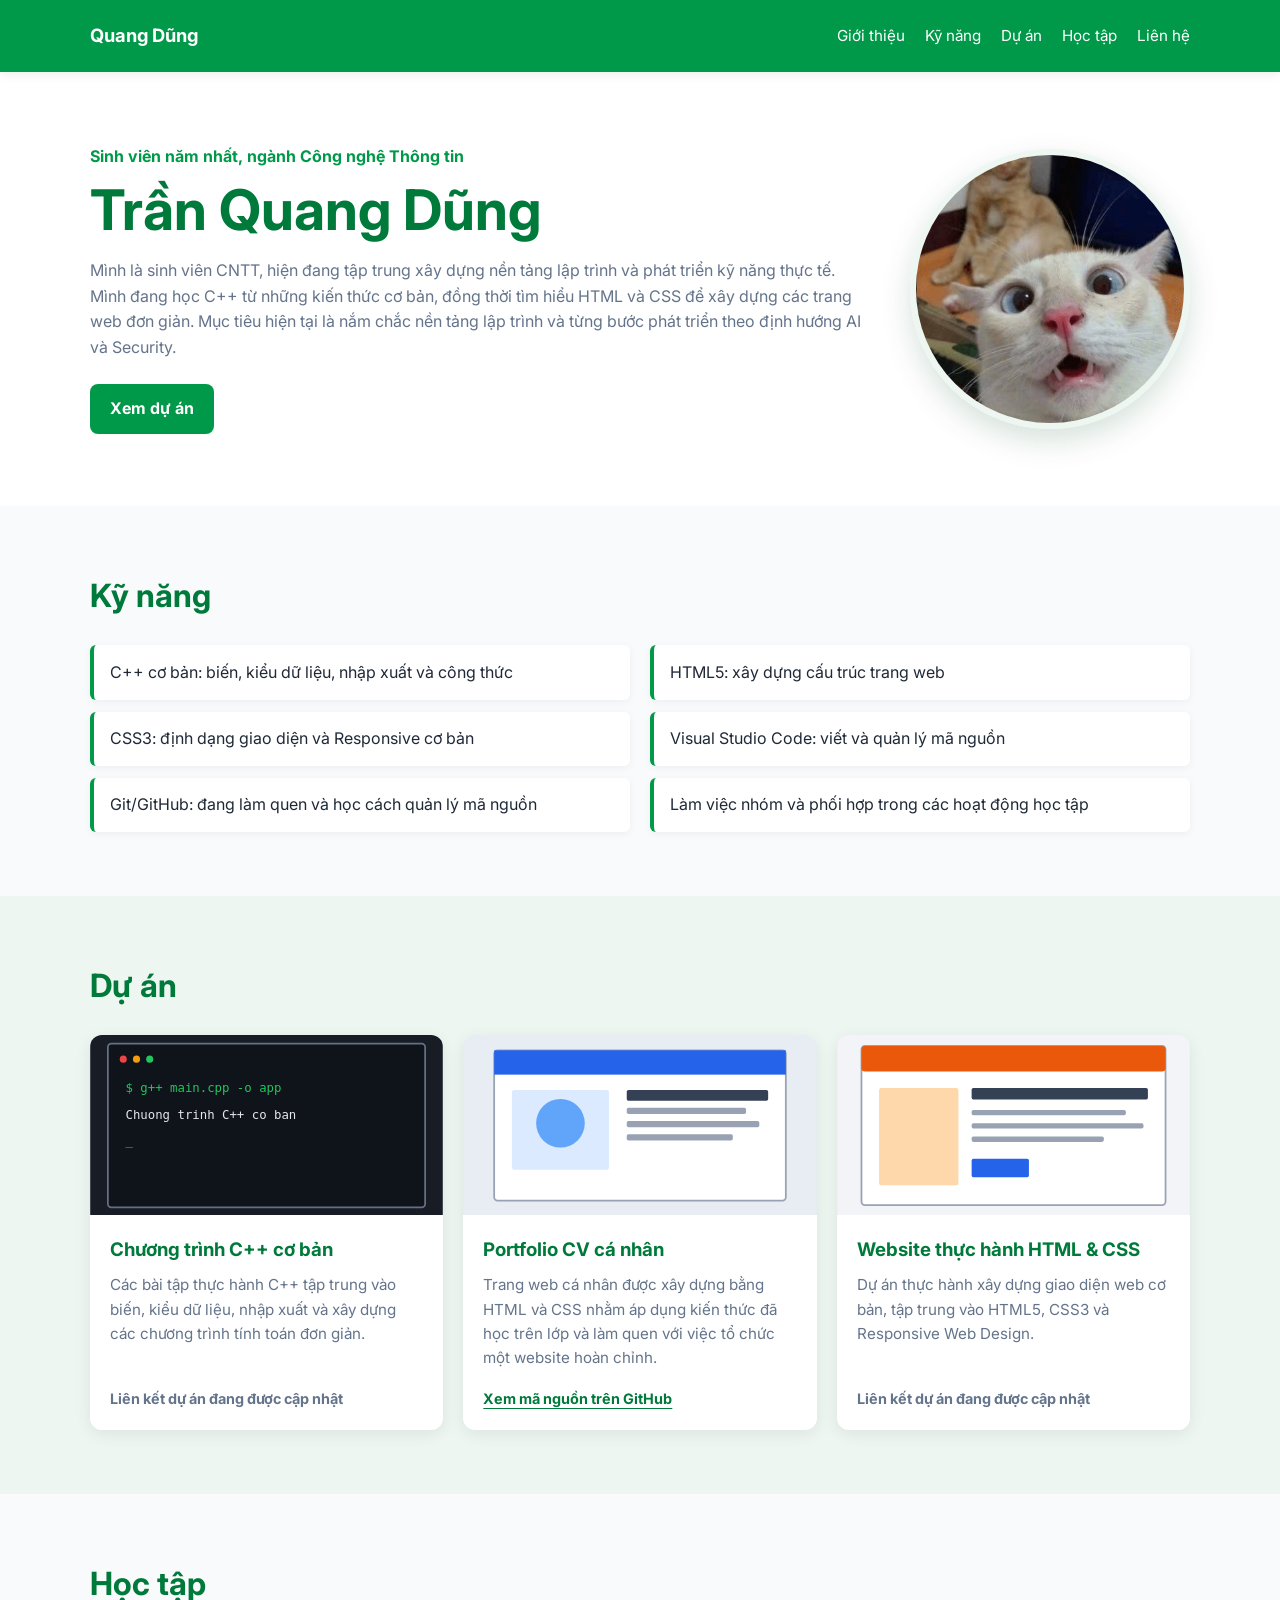
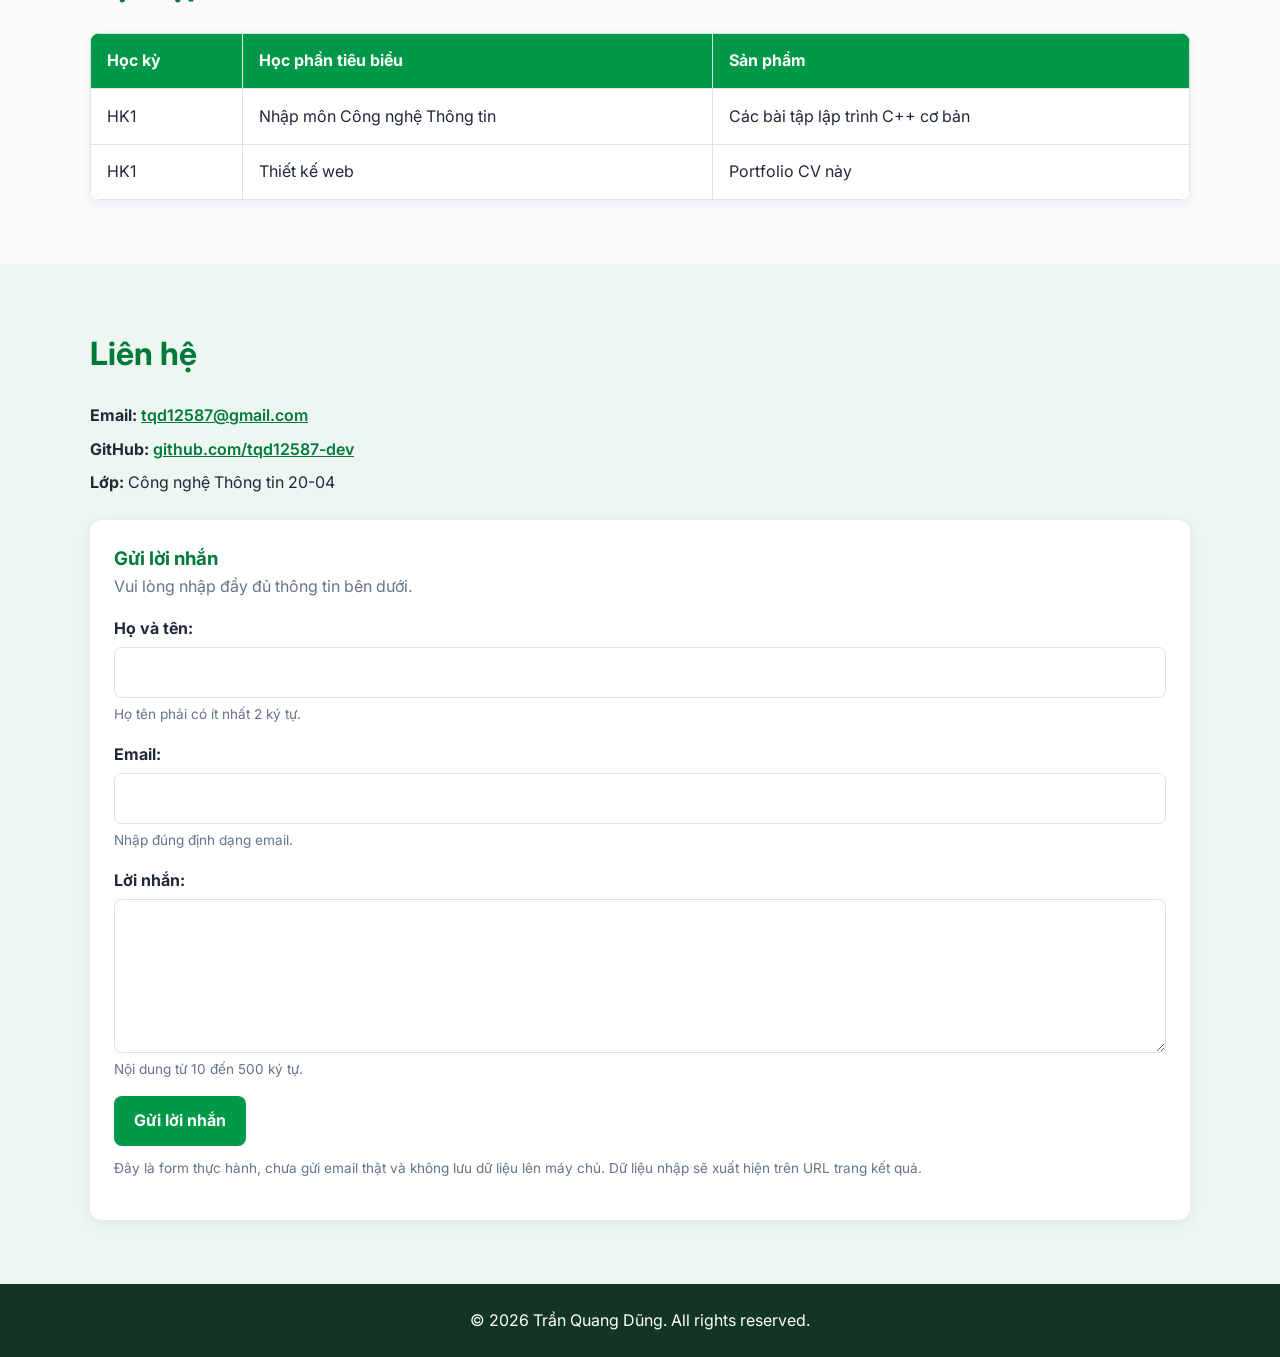
==== commit 1fef0dfc: "bản 18" ====
--- a/index.html
+++ b/index.html
@@ -7,7 +7,7 @@
   <title>Trần Quang Dũng - Portfolio CV</title>
   <link rel="preconnect" href="https://fonts.googleapis.com" />
   <link rel="stylesheet" href="https://fonts.googleapis.com/css2?family=Inter:wght@400;500;600;700&display=swap" />
-  <link rel="stylesheet" href="/css/style.css" />
+  <link rel="stylesheet" href="css/style.css" />
 </head>
 
 <body>
@@ -47,7 +47,7 @@
           <a class="button" href="#du-an">Xem dự án</a>
         </div>
 
-        <img class="avatar" src="/assets/anh-meo-13.png"
+        <img class="avatar" src="assets/anh-meo-13.png"
           alt="Ảnh đại diện minh họa của Trần Quang Dũng" >
       </div>
     </section>
@@ -73,7 +73,7 @@
 
         <div class="projects">
           <article class="card">
-            <img src="/assets/du-an-1.svg" alt="Giao diện dòng lệnh của chương trình C++" />
+            <img src="assets/du-an-1.svg" alt="Giao diện dòng lệnh của chương trình C++" />
 
             <h3>Chương trình C++ cơ bản</h3>
 
@@ -82,13 +82,11 @@
               xuất và xây dựng các chương trình tính toán đơn giản.
             </p>
 
-            <span class="pending-link">
-              https://tqd12587-dev.github.io/K20_portfolio_CNTT20-04-2/ (liên kết cần cập nhật)
-            </span>
+            <span class="pending-link">Liên kết dự án đang được cập nhật</span>
           </article>
 
           <article class="card">
-            <img src="/assets/du-an-2.svg" alt="Giao diện trang web cá nhân" />
+            <img src="assets/du-an-2.svg" alt="Giao diện trang web cá nhân" />
 
             <h3>Portfolio CV cá nhân</h3>
 
@@ -98,13 +96,13 @@
               website hoàn chỉnh.
             </p>
 
-            <span class="pending-link">
-              https://tqd12587-dev.github.io/K20_portfolio_CNTT20-04-2/ (liên kết cần cập nhật)
-            </span>
+            <a class="project-link" href="https://github.com/tqd12587-dev/K20_portfolio_CNTT20-04-2" target="_blank" rel="noopener noreferrer">
+              Xem mã nguồn trên GitHub
+            </a>
           </article>
 
           <article class="card">
-            <img src="/assets/du-an-3.svg" alt="Trang web thực hành HTML và CSS" />
+            <img src="assets/du-an-3.svg" alt="Trang web thực hành HTML và CSS" />
 
             <h3>Website thực hành HTML & CSS</h3>
 
@@ -113,9 +111,7 @@
               HTML5, CSS3 và Responsive Web Design.
             </p>
 
-            <span class="pending-link">
-              https://tqd12587-dev.github.io/K20_portfolio_CNTT20-04-2/ (liên kết cần cập nhật)
-            </span>
+            <span class="pending-link">Liên kết dự án đang được cập nhật</span>
           </article>
         </div>
       </div>
@@ -166,8 +162,8 @@
 
           <li>
             <strong>GitHub:</strong>
-            <a href="https://tqd12587-dev.github.io/K20_portfolio_CNTT20-04-2/" target="_blank" rel="noopener noreferrer">
-              https://tqd12587-dev.github.io/K20_portfolio_CNTT20-04-2/
+            <a href="https://github.com/tqd12587-dev" target="_blank" rel="noopener noreferrer">
+              github.com/tqd12587-dev
             </a>
           </li>
 
--- a/css/style.css
+++ b/css/style.css
@@ -1,17 +1,31 @@
-﻿
+:root {
+  --primary: #009949;
+  --primary-dark: #007a3b;
+  --text: #1f2937;
+  --muted: #64748b;
+  --light: #f8fafc;
+  --alt: #eef6f1;
+  --white: #ffffff;
+  --border: #dbe5df;
+}
+
+*,
 *::before,
 *::after {
+  box-sizing: border-box;
   margin: 0;
   padding: 0;
- box-sizing: border-box;      /* Thuộc tính đảm bảo padding + border
-                                  nằm trong width đã khai báo */
+}
+
+html {
+  scroll-behavior: smooth;
 }
 
 body {
-  font-family: "Segoe UI", Arial, sans-serif;
+  font-family: "Inter", "Segoe UI", Arial, sans-serif;
   line-height: 1.6;
-  color: #000049;
-  background-color: #f8fafc;
+  color: var(--text);
+  background: var(--light);
 }
 
 img {
@@ -19,260 +33,370 @@
   display: block;
 }
 
-/* --- Navigation --- */
-.nav {
-  background-color: #009949;
-  padding: 1rem 0;
+a {
+  color: inherit;
+}
+
+.container {
+  width: min(1100px, calc(100% - 2rem));
+  margin-inline: auto;
+}
+
+.site-header {
   position: sticky;
   top: 0;
   z-index: 100;
-}
-
-.nav__container {
-  max-width: 1100px;
-  margin: 0 auto;
-  padding: 0 1rem;
-  display: flex ;           
-  justify-content: space-between;     
+  background: var(--primary);
+  box-shadow: 0 2px 10px rgba(0, 0, 0, 0.08);
+}
+
+.site-header .container {
+  min-height: 72px;
+  display: flex;
   align-items: center;
-}
-
-.nav__logo {
-  color: #fff;
+  justify-content: space-between;
+  gap: 1.5rem;
+}
+
+.logo {
+  color: var(--white);
+  font-size: 1.15rem;
   font-weight: 700;
-  font-size: 1.25rem;
   text-decoration: none;
 }
 
-.nav__menu {
+.menu {
+  display: flex;
+  align-items: center;
+  gap: 1.25rem;
   list-style: none;
-  display: flex ;           
-  gap: 1.5rem;
-}
-
-.nav__menu a {
-  color: #94a3b8;
+}
+
+.menu a {
+  color: var(--white);
+  font-size: 0.95rem;
   text-decoration: none;
+}
+
+.menu a:hover,
+.menu a:focus-visible {
+  text-decoration: underline;
+  text-underline-offset: 5px;
+}
+
+.hero {
+  background: var(--white);
+  padding: 4.5rem 0;
+}
+
+.hero-inner {
+  display: grid;
+  grid-template-columns: minmax(0, 1fr) 280px;
+  align-items: center;
+  gap: 3rem;
+}
+
+.hero-role {
+  color: var(--primary);
+  font-weight: 700;
+  margin-bottom: 0.5rem;
+}
+
+.hero h1 {
+  color: var(--primary-dark);
+  font-size: clamp(2.1rem, 5vw, 3.5rem);
+  line-height: 1.15;
+  margin-bottom: 1rem;
+}
+
+.hero-text > p:not(.hero-role) {
+  margin-bottom: 1.5rem;
+  color: var(--muted);
+}
+
+.avatar {
+  width: 280px;
+  aspect-ratio: 1;
+  border-radius: 50%;
+  object-fit: cover;
+  border: 6px solid var(--alt);
+  box-shadow: 0 12px 30px rgba(0, 73, 38, 0.16);
+}
+
+.button {
+  display: inline-block;
+  border: 0;
+  border-radius: 8px;
+  background: var(--primary);
+  color: var(--white);
+  padding: 0.75rem 1.25rem;
+  font: inherit;
+  font-weight: 700;
+  text-decoration: none;
+  cursor: pointer;
+}
+
+.button:hover,
+.button:focus-visible {
+  background: var(--primary-dark);
+}
+
+.section {
+  padding: 4rem 0;
+  scroll-margin-top: 72px;
+}
+
+.section-alt {
+  background: var(--alt);
+}
+
+.section h2 {
+  color: var(--primary-dark);
+  font-size: 2rem;
+  margin-bottom: 1.5rem;
+}
+
+.skills {
+  display: grid;
+  grid-template-columns: repeat(2, minmax(0, 1fr));
+  gap: 0.75rem 1.25rem;
+  list-style: none;
+}
+
+.skills li {
+  background: var(--white);
+  border-left: 4px solid var(--primary);
+  border-radius: 6px;
+  padding: 0.9rem 1rem;
+  box-shadow: 0 2px 8px rgba(15, 23, 42, 0.05);
+}
+
+.projects {
+  display: grid;
+  grid-template-columns: repeat(3, minmax(0, 1fr));
+  gap: 1.25rem;
+}
+
+.card {
+  display: flex;
+  flex-direction: column;
+  background: var(--white);
+  border-radius: 12px;
+  overflow: hidden;
+  box-shadow: 0 4px 16px rgba(15, 23, 42, 0.08);
+}
+
+.card > img {
+  width: 100%;
+  height: 180px;
+  object-fit: cover;
+  background: #e2e8f0;
+}
+
+.card h3,
+.card p,
+.card .pending-link,
+.card .project-link {
+  margin-inline: 1.25rem;
+}
+
+.card h3 {
+  margin-top: 1.25rem;
+  color: var(--primary-dark);
+}
+
+.card p {
+  flex: 1;
+  margin-top: 0.5rem;
+  margin-bottom: 1rem;
+  color: var(--muted);
   font-size: 0.95rem;
 }
 
-.nav__menu a:hover {
-  color: #fff;
-}
-
-/* --- Hero --- */
-.hero {
+.pending-link,
+.project-link {
+  margin-bottom: 1.25rem;
+  font-size: 0.9rem;
+  font-weight: 700;
+}
+
+.pending-link {
+  color: var(--muted);
+}
+
+.project-link {
+  color: var(--primary-dark);
+  text-decoration: underline;
+  text-underline-offset: 4px;
+}
+
+.study {
+  width: 100%;
+  border-collapse: collapse;
+  background: var(--white);
+  border-radius: 10px;
+  overflow: hidden;
+  box-shadow: 0 3px 12px rgba(15, 23, 42, 0.06);
+}
+
+.study th,
+.study td {
+  border: 1px solid var(--border);
+  padding: 0.9rem 1rem;
+  text-align: left;
+}
+
+.study th {
+  background: var(--primary);
+  color: var(--white);
+}
+
+.contact {
+  list-style: none;
+  display: grid;
+  gap: 0.5rem;
+  margin-bottom: 1.5rem;
+}
+
+.contact a {
+  color: var(--primary-dark);
+  font-weight: 600;
+}
+
+.contact-form {
+  background: var(--white);
+  border-radius: 12px;
+  padding: 1.5rem;
+  box-shadow: 0 3px 14px rgba(15, 23, 42, 0.07);
+}
+
+.contact-form h3 {
+  color: var(--primary-dark);
+}
+
+.contact-form > p {
+  color: var(--muted);
+  margin-bottom: 1rem;
+}
+
+.form-group {
+  display: grid;
+  gap: 0.35rem;
+  margin-bottom: 1rem;
+}
+
+.form-group label {
+  font-weight: 700;
+}
+
+.form-group input,
+.form-group textarea {
+  width: 100%;
+  border: 1px solid var(--border);
+  border-radius: 7px;
+  padding: 0.75rem;
+  font: inherit;
+}
+
+.form-group input:focus,
+.form-group textarea:focus {
+  outline: 3px solid rgba(0, 153, 73, 0.16);
+  border-color: var(--primary);
+}
+
+.form-group small,
+.form-note {
+  color: var(--muted);
+  font-size: 0.85rem;
+}
+
+.form-note {
+  margin-top: 0.75rem;
+}
+
+.site-footer {
+  background: #123524;
+  color: var(--white);
+  padding: 1.5rem 0;
   text-align: center;
-  padding: 5rem 1rem 4rem;   /* Khoảng đệm bên trong: trên, trái-phải, dưới */
-  background-color: #009949;
-  color: #fff;
-}
-
-.hero h1 {
-  font-size: 2rem;
-  margin-bottom: 0.75rem;          /* Khoảng cách phía dưới tiêu đề */
-}
-
-.hero__name {
-  color: var(--accent);        /* Dùng màu chủ đạo theo MSSV */
-}
-
-.hero__desc {
-  color: #94a3b8;
-  margin-bottom: 2rem;
-}
-
-/* --- Button --- */
-.btn {
-  display: inline-block;
-  background-color: var(--accent);
-  color: #fff;
-  padding: 0.75rem 1.75rem;
-  border: none;
-  border-radius: 6px;              /* Bo tròn góc nút */
-  font-size: 1rem;
-  cursor: pointer;
-  text-decoration: none;
-}
-
-.btn:hover {
-  background-color: var(--accent-dark);
-}
-
-/* --- Section chung --- */
-.section-title {
-  text-align: center;
-  font-size: 1.5rem;
-  margin-bottom: 2rem;
-  color: #009949;
-}
-
-/* --- Về tôi (About) --- */
-.about {
-  max-width: 1100px;
-  margin: 0 auto;
-  padding: 3rem 1rem;
-}
-
-.about__content {
-  max-width: 700px;
-  margin: 0 auto;
-}
-
-.about__text {
-  color: #000049;
-  margin-bottom: 1.5rem;
-  line-height: 1.8;
-}
-
-.about__info {
-  list-style: none;
-  padding: 0;
-}
-
-.about__info li {
-  padding: 0.5rem 0;
-  border-bottom: 1px solid #e2e8f0;
-  color: #000049;
-}
-
-.about__info li strong {
-  color: var(--accent);
-  min-width: 100px;
-  display: inline-block;
-}
-
-/* --- Skills --- */
-.skills {
-  max-width: 1100px;
-  margin: 0 auto;
-  padding: 4rem 1rem;
-}
-
-.skills__grid {
-  display: grid;          /* Bố cục lưới cho 3 thẻ kỹ năng */
-  grid-template-columns: repeat(3, 1fr);  /* 3 cột bằng nhau */
-  gap: 1.5rem;
-}
-
-.skill-card {
-  background: #fff;
+}
+
+.result-main {
+  min-height: calc(100vh - 72px - 84px);
+  display: grid;
+  align-items: center;
+  padding: 3rem 0;
+  background: var(--alt);
+}
+
+.result-panel {
+  max-width: 720px;
+  margin-inline: auto;
+  background: var(--white);
+  border-radius: 12px;
   padding: 2rem;
-  border-radius: 12px;
-  text-align: center;
-  box-shadow: 0 1px 3px rgba(0, 0, 0, 0.1);  /* Đổ bóng nhẹ */
-}
-
-.skill-card__icon {
-  font-size: 2.5rem;
-  display: block;
-  margin-bottom: 1rem;
-}
-
-.skill-card h3 {
-  margin-bottom: 0.5rem;
-  color: #009949;
-}
-
-.skill-card p {
-  color: #000049;
-  font-size: 0.9rem;
-}
-
-/* --- Projects --- */
-.projects {
-  max-width: 1100px;
-  margin: 0 auto;
-  padding: 4rem 1rem;
-  background-color: #f1f5f9;
-}
-
-.projects__grid {
-  display: grid;
-  grid-template-columns: repeat(auto-fit, minmax(300px, 1fr));  /* Tự động chia cột, tối thiểu 300px,
-                                         tối đa 1fr — dùng repeat + auto-fit + minmax */
-  gap: 1.5rem;
-}
-
-/* --- Card --- */
-.card {
-  background: #fff;
-  border-radius: 12px;
-  overflow: hidden;           /* Ẩn phần tràn để ảnh bo góc theo card */
-  box-shadow: 0 1px 3px rgba(0, 0, 0, 0.1);
-}
-
-.card__img {
-  width: 100%;
-  height: 200px;
-  object-fit: cover;            /* Ảnh phủ kín khung mà không bị méo */
-}
-
-.card__body {
-  padding: 1.25rem;
-}
-
-.card__body h3 {
-  margin-bottom: 0.5rem;
-  color: #009949;
-}
-
-.card__body p {
-  color: #000049;
-  font-size: 0.9rem;
-}
-
-/* --- Footer --- */
-.footer {
-  text-align: center;
-  padding: 2rem 1rem;
-  background-color: #009949;
-  color: #000049;
-  font-size: 0.85rem;
-}
-
-
-/* =============================================
-   PHẦN RESPONSIVE – Media Queries
-   ============================================= */
-
-/* ----- Breakpoint 1: Tablet (≤ 768px) ----- */
+  box-shadow: 0 4px 18px rgba(15, 23, 42, 0.08);
+}
+
+.result-panel h1 {
+  color: var(--primary-dark);
+  margin-bottom: 1rem;
+}
+
+.result-panel p {
+  margin-bottom: 1rem;
+}
+
 @media (max-width: 768px) {
-
-  .skills__grid {
-    grid-template-columns: 1fr 1fr;   /* 2 cột trên tablet */
-  }
-
-  .hero h1 {
-    font-size: 1.75rem;
-  }
-}
-
-/* ----- Breakpoint 2: Mobile (≤ 480px) ----- */
+  .site-header .container {
+    align-items: flex-start;
+    flex-direction: column;
+    padding: 0.75rem 0;
+  }
+
+  .menu {
+    width: 100%;
+    flex-wrap: wrap;
+    gap: 0.5rem 1rem;
+  }
+
+  .hero-inner {
+    grid-template-columns: 1fr;
+  }
+
+  .avatar {
+    width: 220px;
+    grid-row: 1;
+  }
+
+  .projects {
+    grid-template-columns: 1fr;
+  }
+
+  .skills {
+    grid-template-columns: 1fr;
+  }
+}
+
 @media (max-width: 480px) {
-
-  .nav__container {
-    flex-direction: column;         /* Xếp dọc logo và menu trên mobile */
-    gap: 0.75rem;
-  }
-
-  .nav__menu {
-    gap: 1rem;
-  }
-
-  .skills__grid {
-    grid-template-columns: 1fr;  /* 1 cột trên mobile */
-  }
-
-  .projects__grid {
-    grid-template-columns: 1fr;  /* 1 cột trên mobile */
-  }
-
-  .hero h1 {
-    font-size: 1.35rem;
-  }
-
-  .hero__desc {
-    font-size: 0.9rem;
-  }
-}
+  .container {
+    width: min(100% - 1.25rem, 1100px);
+  }
+
+  .hero {
+    padding: 3rem 0;
+  }
+
+  .avatar {
+    width: 180px;
+  }
+
+  .section {
+    padding: 3rem 0;
+  }
+
+  .study {
+    display: block;
+    overflow-x: auto;
+  }
+}
